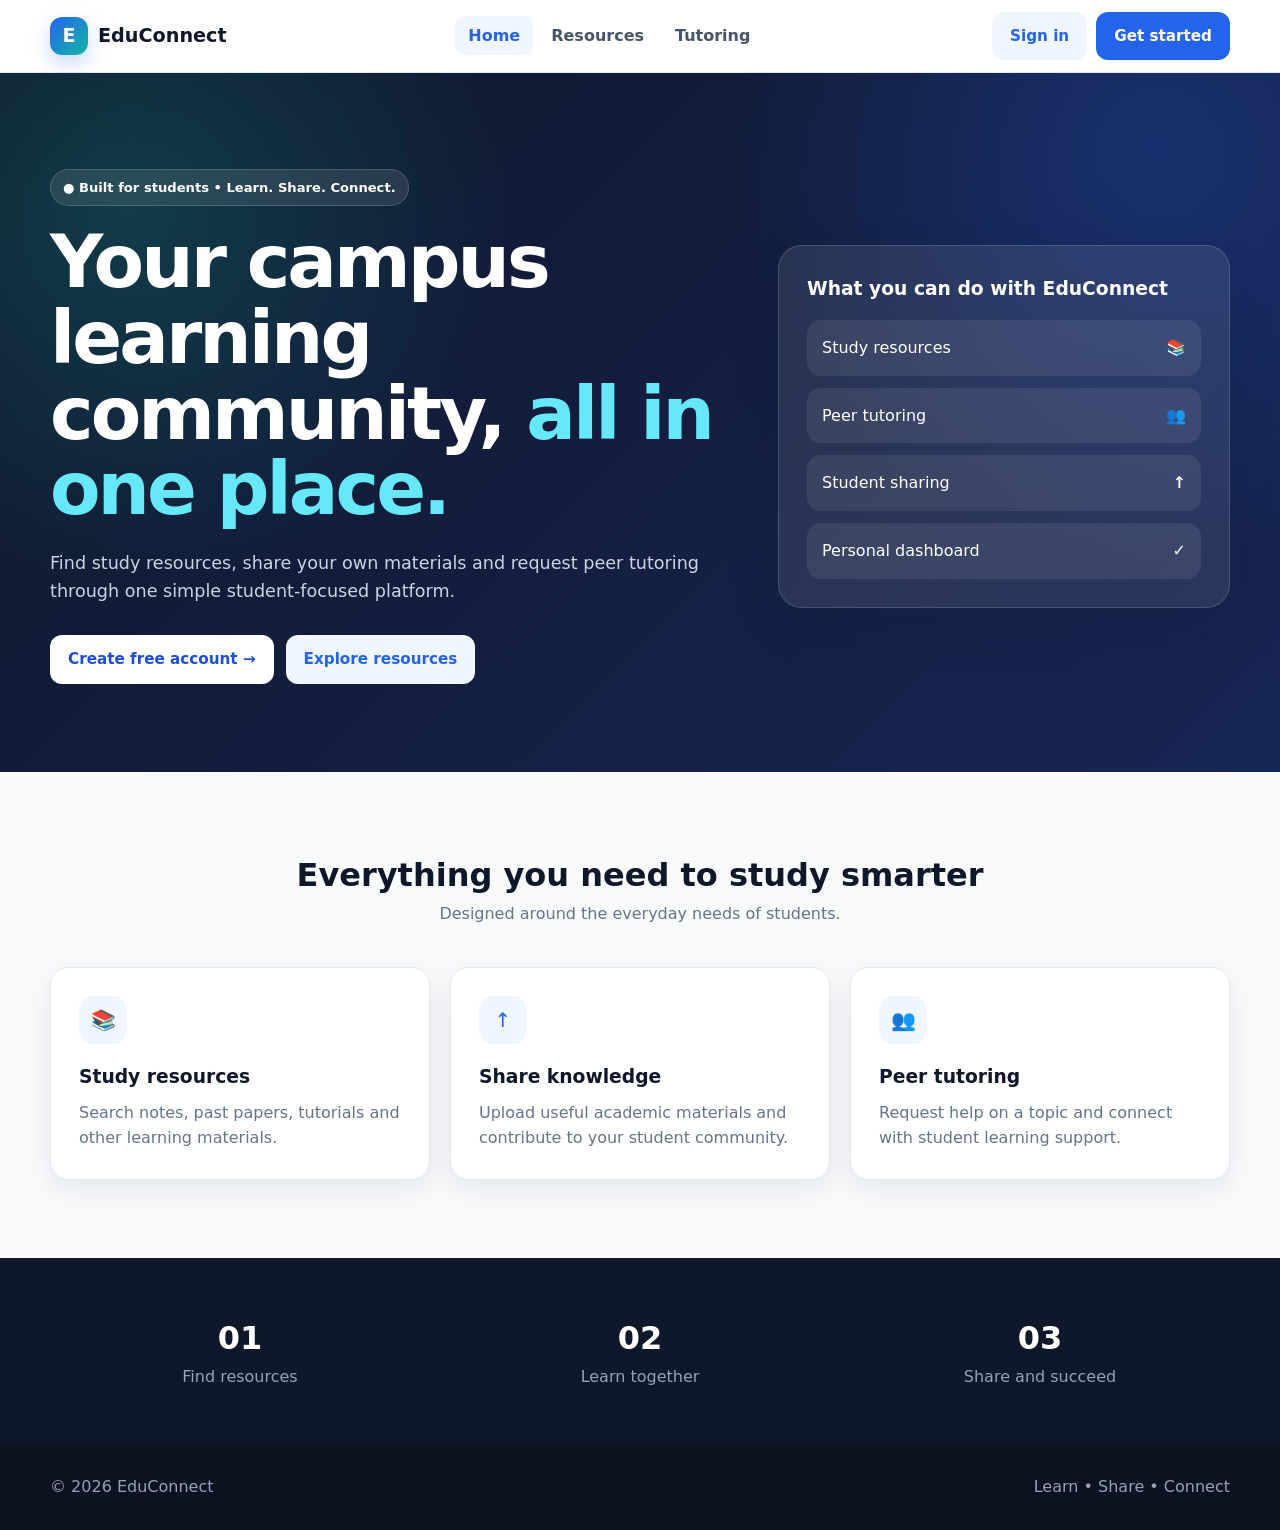
==== index.html @ fc398692 "Initial commit" ====
<!doctype html><html lang="en"><head><meta charset="UTF-8"><meta name="viewport" content="width=device-width,initial-scale=1"><title>EduConnect | Student Learning Hub</title><link rel="stylesheet" href="style.css"></head>
<body><header class="site-header"><div class="container nav"><a class="logo" href="index.html"><span class="logo-mark">E</span>EduConnect</a><ul class="nav-links"><li><a class="active" href="index.html">Home</a></li><li><a href="resources.php">Resources</a></li><li><a href="tutoring.php">Tutoring</a></li></ul><div class="nav-actions"><a class="btn btn-soft" href="login.html">Sign in</a><a class="btn btn-primary" href="register.html">Get started</a></div></div></header>
<main><section class="hero"><div class="container hero-grid"><div><div class="eyebrow">● Built for students • Learn. Share. Connect.</div><h1>Your campus learning community, <span>all in one place.</span></h1><p>Find study resources, share your own materials and request peer tutoring through one simple student-focused platform.</p><div class="hero-actions"><a class="btn btn-primary" href="register.html">Create free account →</a><a class="btn btn-soft" href="resources.php">Explore resources</a></div></div><div class="hero-card"><h3>What you can do with EduConnect</h3><div class="stat-list"><div class="stat-item"><span>Study resources</span><strong>📚</strong></div><div class="stat-item"><span>Peer tutoring</span><strong>👥</strong></div><div class="stat-item"><span>Student sharing</span><strong>↑</strong></div><div class="stat-item"><span>Personal dashboard</span><strong>✓</strong></div></div></div></div></section>
<section class="section"><div class="container"><div class="section-head"><h2>Everything you need to study smarter</h2><p>Designed around the everyday needs of students.</p></div><div class="features"><article class="feature-card"><div class="icon-box">📚</div><h3>Study resources</h3><p>Search notes, past papers, tutorials and other learning materials.</p></article><article class="feature-card"><div class="icon-box">↑</div><h3>Share knowledge</h3><p>Upload useful academic materials and contribute to your student community.</p></article><article class="feature-card"><div class="icon-box">👥</div><h3>Peer tutoring</h3><p>Request help on a topic and connect with student learning support.</p></article></div></div></section>
<section class="info-band"><div class="container info-grid"><div><strong>01</strong><span>Find resources</span></div><div><strong>02</strong><span>Learn together</span></div><div><strong>03</strong><span>Share and succeed</span></div></div></section></main><footer class="site-footer"><div class="container footer-inner"><span>© 2026 EduConnect</span><span>Learn • Share • Connect</span></div></footer></body></html>
---- style.css ----
:root{--primary:#2563eb;--primary-dark:#1d4ed8;--accent:#14b8a6;--ink:#0f172a;--muted:#64748b;--bg:#f8fafc;--surface:#fff;--border:#e2e8f0;--success:#16a34a;--danger:#dc2626;--shadow:0 10px 30px rgba(15,23,42,.08);--shadow-lg:0 20px 50px rgba(15,23,42,.12);--radius:18px}
*{box-sizing:border-box;margin:0;padding:0}html{scroll-behavior:smooth}body{font-family:Inter,system-ui,-apple-system,"Segoe UI",Roboto,Arial,sans-serif;color:var(--ink);background:var(--bg);line-height:1.6}a{color:var(--primary);text-decoration:none}.container{width:min(1180px,calc(100% - 40px));margin:auto}
.site-header{position:sticky;top:0;z-index:1000;background:rgba(255,255,255,.95);backdrop-filter:blur(14px);border-bottom:1px solid var(--border)}.nav{min-height:72px;display:flex;align-items:center;justify-content:space-between;gap:18px}.logo{display:flex;align-items:center;gap:10px;color:var(--ink);font-weight:800;font-size:1.2rem}.logo-mark{width:38px;height:38px;border-radius:12px;display:grid;place-items:center;color:#fff;background:linear-gradient(135deg,var(--primary),var(--accent));box-shadow:0 8px 20px rgba(37,99,235,.25)}
.nav-links{display:flex;align-items:center;gap:5px;list-style:none}.nav-links a{color:#475569;font-weight:650;padding:10px 13px;border-radius:10px}.nav-links a:hover,.nav-links a.active{color:var(--primary);background:#eff6ff}.nav-actions{display:flex;align-items:center;gap:9px}
.btn{display:inline-flex;align-items:center;justify-content:center;gap:8px;border:0;border-radius:12px;padding:12px 18px;font-weight:750;cursor:pointer;transition:.2s;font-size:.95rem}.btn:hover{transform:translateY(-1px);box-shadow:0 10px 22px rgba(15,23,42,.12)}.btn-primary{background:var(--primary);color:#fff}.btn-primary:hover{background:var(--primary-dark);color:#fff}.btn-soft{background:#eff6ff;color:var(--primary)}.btn-danger{background:#fee2e2;color:#b91c1c}.btn-block{width:100%}
.hero{padding:96px 0 88px;background:radial-gradient(circle at 10% 20%,rgba(20,184,166,.22),transparent 30%),radial-gradient(circle at 90% 10%,rgba(37,99,235,.25),transparent 32%),linear-gradient(135deg,#0f172a,#172554);color:#fff}.hero-grid{display:grid;grid-template-columns:1.2fr .8fr;gap:50px;align-items:center}.eyebrow{display:inline-flex;padding:7px 12px;border-radius:999px;background:rgba(255,255,255,.1);border:1px solid rgba(255,255,255,.16);font-size:.82rem;font-weight:700;margin-bottom:18px}.hero h1{font-size:clamp(2.5rem,6vw,4.6rem);line-height:1.03;letter-spacing:-.04em}.hero h1 span{color:#67e8f9}.hero p{max-width:650px;color:#cbd5e1;font-size:1.1rem;margin:22px 0 30px}.hero-actions{display:flex;gap:12px;flex-wrap:wrap}.hero .btn-primary{background:#fff;color:#1d4ed8}.hero-card{background:rgba(255,255,255,.09);border:1px solid rgba(255,255,255,.15);border-radius:24px;padding:28px;box-shadow:var(--shadow-lg)}.stat-list{display:grid;gap:12px;margin-top:16px}.stat-item{display:flex;justify-content:space-between;padding:15px;border-radius:14px;background:rgba(255,255,255,.08)}
.section{padding:78px 0}.section-head{text-align:center;max-width:720px;margin:0 auto 40px}.section-head h2{font-size:2rem}.section-head p,.feature-card p,.page-title p,.dashboard-hero p{color:var(--muted)}.features,.resource-grid{display:grid;grid-template-columns:repeat(3,1fr);gap:20px}.feature-card,.resource-card,.dashboard-card,.form-card{background:var(--surface);border:1px solid var(--border);border-radius:var(--radius);box-shadow:var(--shadow)}.feature-card{padding:28px;transition:.2s}.feature-card:hover,.resource-card:hover{transform:translateY(-3px);box-shadow:var(--shadow-lg)}.icon-box{width:48px;height:48px;border-radius:14px;display:grid;place-items:center;background:#eff6ff;color:var(--primary);font-size:1.25rem;margin-bottom:18px}.feature-card h3{margin-bottom:8px}
.info-band{background:#0f172a;color:#fff;padding:55px 0}.info-grid{display:grid;grid-template-columns:repeat(3,1fr);gap:20px;text-align:center}.info-grid strong{display:block;font-size:2rem}.info-grid span{color:#94a3b8}.site-footer{background:#0b1220;color:#94a3b8;padding:30px 0}.footer-inner{display:flex;justify-content:space-between;gap:20px}
.page{padding:48px 0 80px}.page-title{margin-bottom:26px}.page-title h1{font-size:2.2rem}.search-bar{display:flex;gap:10px;margin:22px 0 30px}.search-bar input{flex:1}
input,select,textarea{width:100%;border:1px solid var(--border);background:#fff;border-radius:12px;padding:12px 14px;font:inherit;color:var(--ink);outline:none;transition:.2s}input:focus,select:focus,textarea:focus{border-color:#93c5fd;box-shadow:0 0 0 4px #dbeafe}textarea{resize:vertical}label{display:block;font-weight:700;font-size:.9rem;margin-bottom:7px}.form-group{margin-bottom:18px}.form-row{display:grid;grid-template-columns:1fr 1fr;gap:16px}.help{font-size:.82rem;color:var(--muted);margin-top:5px}
.form-wrap{min-height:calc(100vh - 72px);display:grid;place-items:center;padding:45px 20px}.form-card{width:min(650px,100%);padding:34px}.form-card.narrow{width:min(470px,100%)}.form-header{text-align:center;margin-bottom:25px}.form-header h1{font-size:1.8rem}.form-header p{color:var(--muted);margin-top:5px}.form-footer{text-align:center;margin-top:18px;color:var(--muted);font-size:.92rem}.alert{padding:13px 15px;border-radius:12px;margin-bottom:18px;font-weight:600}.alert-success{background:#dcfce7;color:#166534}.alert-danger{background:#fee2e2;color:#991b1b}.notice{padding:15px;border-radius:14px;background:#f8fafc;border:1px solid var(--border);color:var(--muted);margin-bottom:20px}
.resource-card{padding:22px;display:flex;flex-direction:column;min-height:285px;transition:.2s}.resource-card h3{font-size:1.1rem;margin:12px 0 8px}.resource-card p{color:var(--muted);font-size:.92rem}.resource-meta{display:flex;justify-content:space-between;gap:10px;color:var(--muted);font-size:.82rem;margin:15px 0}.badge{display:inline-flex;width:max-content;padding:5px 10px;border-radius:999px;background:#eff6ff;color:var(--primary);font-size:.75rem;font-weight:800;text-transform:capitalize}.empty{padding:45px;text-align:center;border:1px dashed #cbd5e1;border-radius:18px;color:var(--muted);background:#fff}
.dashboard-hero{padding:42px 0 25px}.dashboard-hero h1{font-size:2.3rem}.dashboard-stats{display:grid;grid-template-columns:repeat(3,1fr);gap:18px;margin-bottom:28px}.dashboard-card{padding:24px}.dashboard-card .number{font-size:2.2rem;font-weight:800;margin:6px 0}.dashboard-card small{color:var(--muted)}.dashboard-section{margin-top:28px}.dashboard-section h2{margin-bottom:15px}.table-wrap{overflow:auto;background:#fff;border:1px solid var(--border);border-radius:18px}table{width:100%;border-collapse:collapse;min-width:650px}th,td{text-align:left;padding:14px 16px;border-bottom:1px solid var(--border)}th{font-size:.82rem;color:var(--muted);text-transform:uppercase;background:#f8fafc}
@media(max-width:900px){.hero-grid{grid-template-columns:1fr}.features,.resource-grid,.dashboard-stats{grid-template-columns:1fr 1fr}.nav-links{display:none}}
@media(max-width:620px){.container{width:calc(100% - 28px)}.hero{padding:70px 0}.section{padding:55px 0}.features,.resource-grid,.dashboard-stats,.form-row,.info-grid{grid-template-columns:1fr}.search-bar{flex-direction:column}.form-card{padding:24px}.footer-inner{flex-direction:column;text-align:center}}
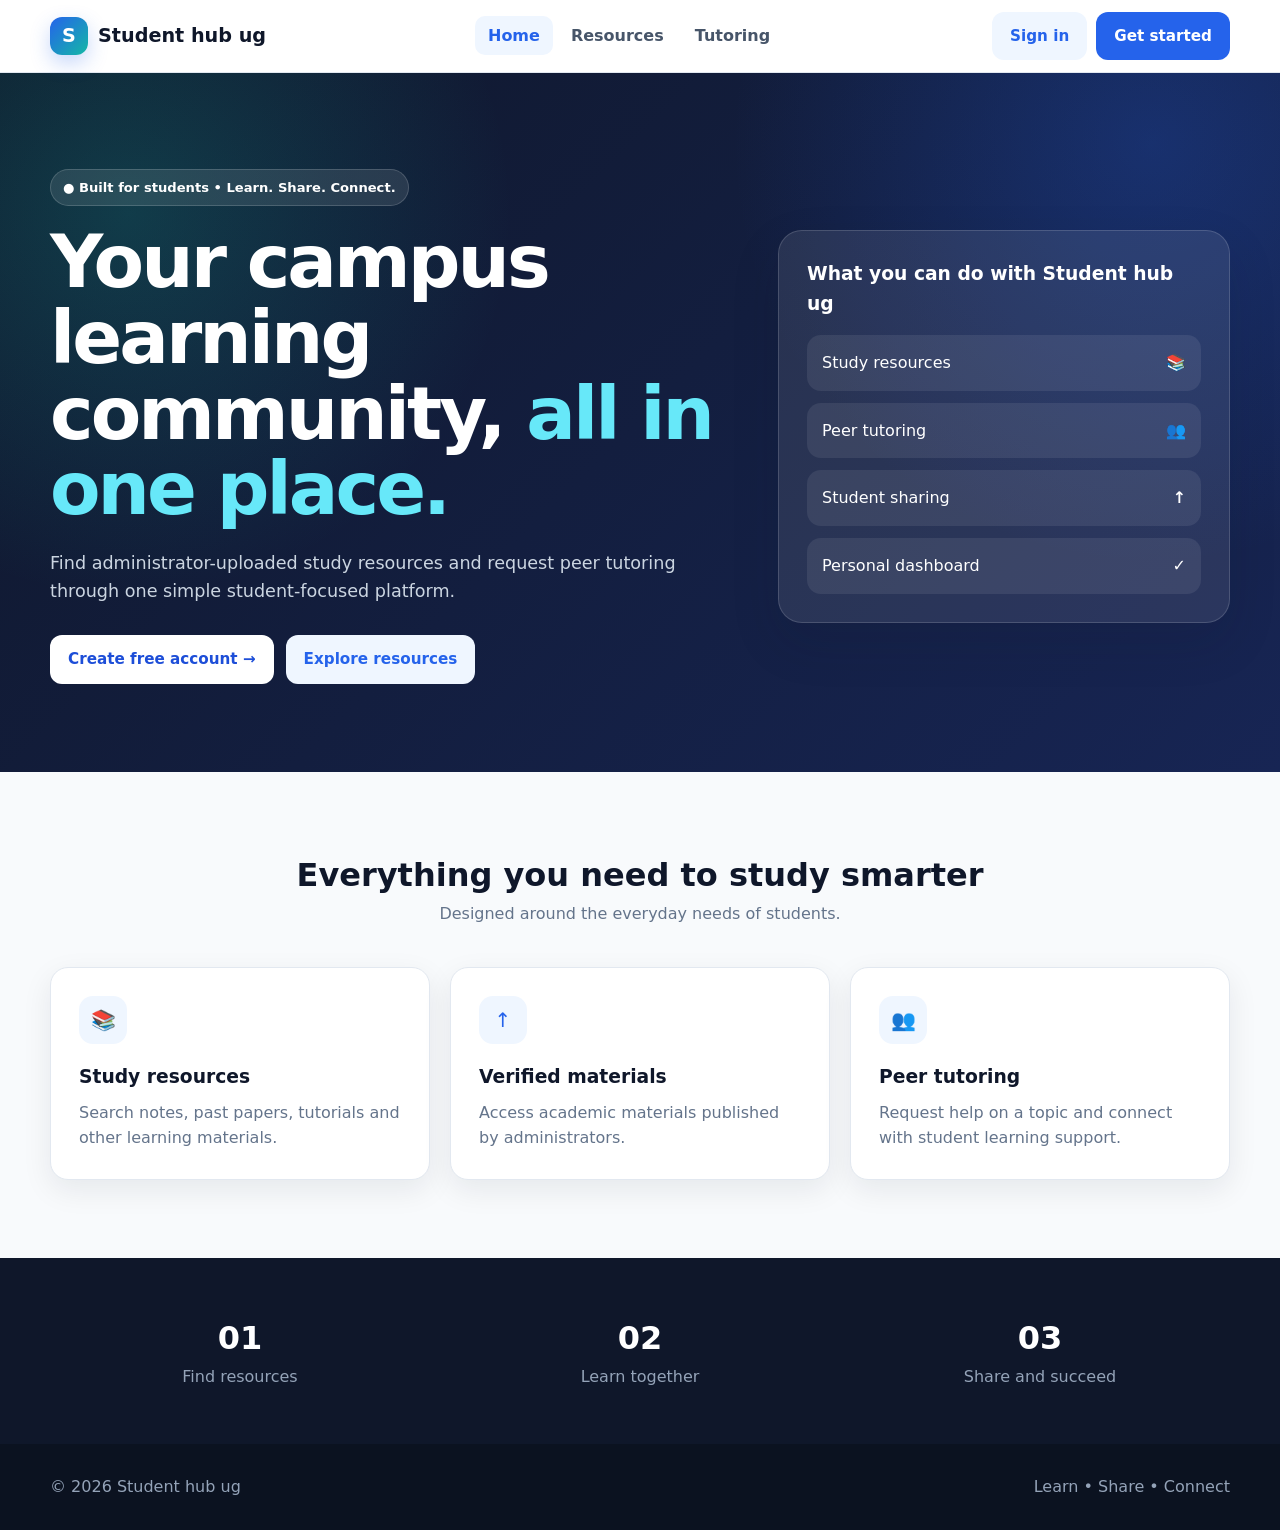
==== commit 4607af6b: "commit 1a2b3c4d5e6f7g8h9i0j" ====
--- a/index.html
+++ b/index.html
@@ -1,5 +1,7 @@
-<!doctype html><html lang="en"><head><meta charset="UTF-8"><meta name="viewport" content="width=device-width,initial-scale=1"><title>EduConnect | Student Learning Hub</title><link rel="stylesheet" href="style.css"></head>
-<body><header class="site-header"><div class="container nav"><a class="logo" href="index.html"><span class="logo-mark">E</span>EduConnect</a><ul class="nav-links"><li><a class="active" href="index.html">Home</a></li><li><a href="resources.php">Resources</a></li><li><a href="tutoring.php">Tutoring</a></li></ul><div class="nav-actions"><a class="btn btn-soft" href="login.html">Sign in</a><a class="btn btn-primary" href="register.html">Get started</a></div></div></header>
-<main><section class="hero"><div class="container hero-grid"><div><div class="eyebrow">● Built for students • Learn. Share. Connect.</div><h1>Your campus learning community, <span>all in one place.</span></h1><p>Find study resources, share your own materials and request peer tutoring through one simple student-focused platform.</p><div class="hero-actions"><a class="btn btn-primary" href="register.html">Create free account →</a><a class="btn btn-soft" href="resources.php">Explore resources</a></div></div><div class="hero-card"><h3>What you can do with EduConnect</h3><div class="stat-list"><div class="stat-item"><span>Study resources</span><strong>📚</strong></div><div class="stat-item"><span>Peer tutoring</span><strong>👥</strong></div><div class="stat-item"><span>Student sharing</span><strong>↑</strong></div><div class="stat-item"><span>Personal dashboard</span><strong>✓</strong></div></div></div></div></section>
-<section class="section"><div class="container"><div class="section-head"><h2>Everything you need to study smarter</h2><p>Designed around the everyday needs of students.</p></div><div class="features"><article class="feature-card"><div class="icon-box">📚</div><h3>Study resources</h3><p>Search notes, past papers, tutorials and other learning materials.</p></article><article class="feature-card"><div class="icon-box">↑</div><h3>Share knowledge</h3><p>Upload useful academic materials and contribute to your student community.</p></article><article class="feature-card"><div class="icon-box">👥</div><h3>Peer tutoring</h3><p>Request help on a topic and connect with student learning support.</p></article></div></div></section>
-<section class="info-band"><div class="container info-grid"><div><strong>01</strong><span>Find resources</span></div><div><strong>02</strong><span>Learn together</span></div><div><strong>03</strong><span>Share and succeed</span></div></div></section></main><footer class="site-footer"><div class="container footer-inner"><span>© 2026 EduConnect</span><span>Learn • Share • Connect</span></div></footer></body></html>
+<!doctype html><html lang="en"><head><meta charset="UTF-8"><meta name="viewport" content="width=device-width,initial-scale=1"><title>Student hub ug | Student Learning Hub</title><link rel="stylesheet" href="style.css"></head>
+<body><header class="site-header"><div class="container nav"><a class="logo" href="index.html"><span class="logo-mark">S</span>Student hub ug</a><ul class="nav-links"><li><a class="active" href="index.html">Home</a></li><li><a href="resources.php">Resources</a></li><li><a href="tutoring.php">Tutoring</a></li></ul><div class="nav-actions"><a class="btn btn-soft" href="login.html">Sign in</a><a class="btn btn-primary" href="register.html">Get started</a></div></div></header>
+<main><section class="hero"><div class="container hero-grid"><div><div class="eyebrow">● Built for students • Learn. Share. Connect.</div><h1>Your campus learning community, <span>all in one place.</span></h1><p>Find administrator-uploaded study resources and request peer tutoring through one simple student-focused platform.</p><div class="hero-actions"><a class="btn btn-primary" href="register.html">Create free account →</a><a class="btn btn-soft" href="resources.php">Explore resources</a></div></div><div class="hero-card"><h3>What you can do with Student hub ug</h3><div class="stat-list"><div class="stat-item"><span>Study resources</span><strong>📚</strong></div><div class="stat-item"><span>Peer tutoring</span><strong>👥</strong></div><div class="stat-item"><span>Student sharing</span><strong>↑</strong></div><div class="stat-item"><span>Personal dashboard</span><strong>✓</strong></div></div></div></div></section>
+<section class="section"><div class="container"><div class="section-head"><h2>Everything you need to study smarter</h2><p>Designed around the everyday needs of students.</p></div><div class="features"><article class="feature-card"><div class="icon-box">📚</div><h3>Study resources</h3><p>Search notes, past papers, tutorials and other learning materials.</p></article><article class="feature-card"><div class="icon-box">↑</div><h3>Verified materials</h3><p>Access academic materials published by administrators.</p></article><article class="feature-card"><div class="icon-box">👥</div><h3>Peer tutoring</h3><p>Request help on a topic and connect with student learning support.</p></article></div></div></section>
+<section class="info-band"><div class="container info-grid"><div><strong>01</strong><span>Find resources</span></div><div><strong>02</strong><span>Learn together</span></div><div><strong>03</strong><span>Share and succeed</span></div></div></section></main><footer class="site-footer"><div class="container footer-inner"><span>© 2026 Student hub ug</span><span>Learn • Share • Connect</span></div></footer></body></html>
+
+
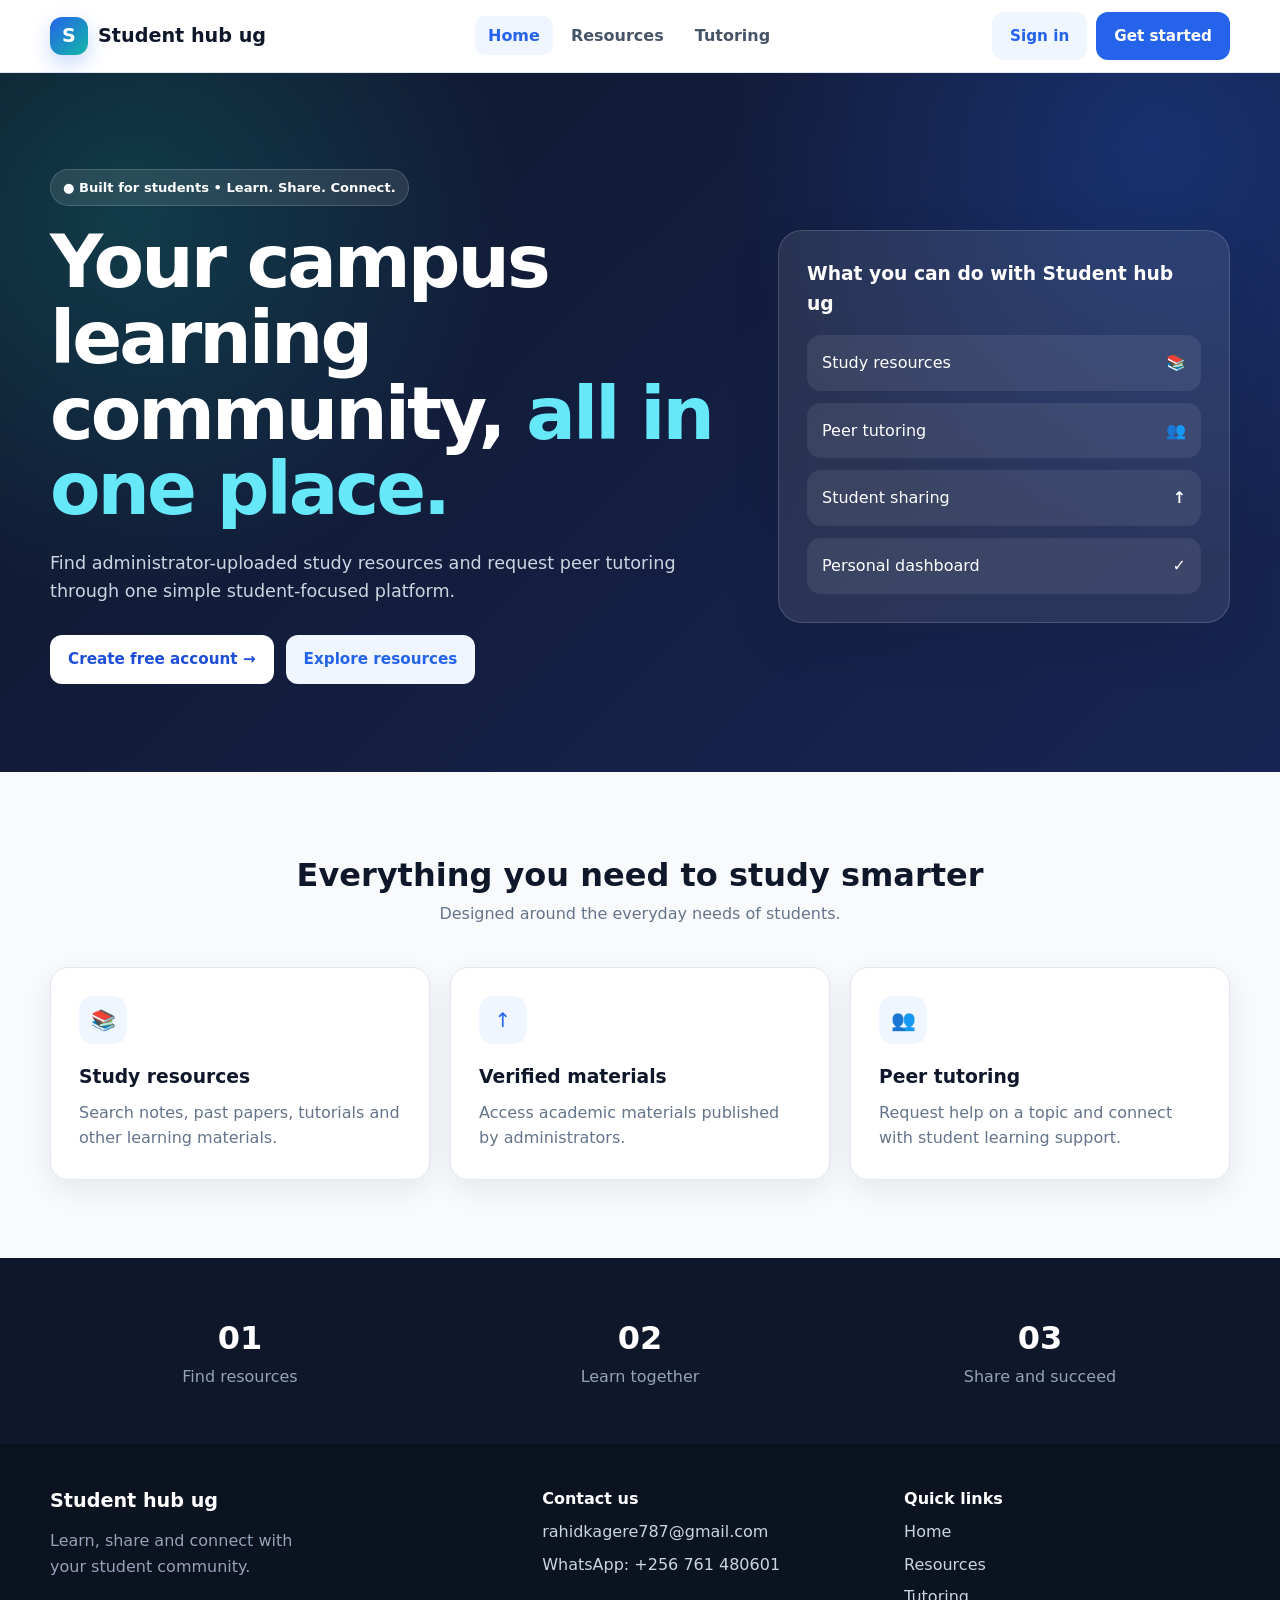
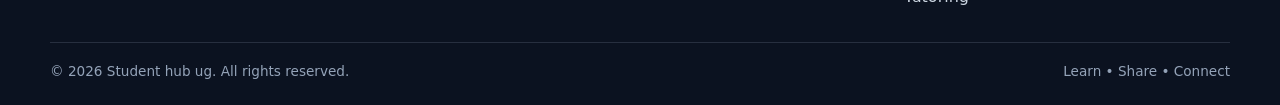
==== commit 1883f7ca: "Describe your changes here" ====
--- a/index.html
+++ b/index.html
@@ -2,6 +2,6 @@
 <body><header class="site-header"><div class="container nav"><a class="logo" href="index.html"><span class="logo-mark">S</span>Student hub ug</a><ul class="nav-links"><li><a class="active" href="index.html">Home</a></li><li><a href="resources.php">Resources</a></li><li><a href="tutoring.php">Tutoring</a></li></ul><div class="nav-actions"><a class="btn btn-soft" href="login.html">Sign in</a><a class="btn btn-primary" href="register.html">Get started</a></div></div></header>
 <main><section class="hero"><div class="container hero-grid"><div><div class="eyebrow">● Built for students • Learn. Share. Connect.</div><h1>Your campus learning community, <span>all in one place.</span></h1><p>Find administrator-uploaded study resources and request peer tutoring through one simple student-focused platform.</p><div class="hero-actions"><a class="btn btn-primary" href="register.html">Create free account →</a><a class="btn btn-soft" href="resources.php">Explore resources</a></div></div><div class="hero-card"><h3>What you can do with Student hub ug</h3><div class="stat-list"><div class="stat-item"><span>Study resources</span><strong>📚</strong></div><div class="stat-item"><span>Peer tutoring</span><strong>👥</strong></div><div class="stat-item"><span>Student sharing</span><strong>↑</strong></div><div class="stat-item"><span>Personal dashboard</span><strong>✓</strong></div></div></div></div></section>
 <section class="section"><div class="container"><div class="section-head"><h2>Everything you need to study smarter</h2><p>Designed around the everyday needs of students.</p></div><div class="features"><article class="feature-card"><div class="icon-box">📚</div><h3>Study resources</h3><p>Search notes, past papers, tutorials and other learning materials.</p></article><article class="feature-card"><div class="icon-box">↑</div><h3>Verified materials</h3><p>Access academic materials published by administrators.</p></article><article class="feature-card"><div class="icon-box">👥</div><h3>Peer tutoring</h3><p>Request help on a topic and connect with student learning support.</p></article></div></div></section>
-<section class="info-band"><div class="container info-grid"><div><strong>01</strong><span>Find resources</span></div><div><strong>02</strong><span>Learn together</span></div><div><strong>03</strong><span>Share and succeed</span></div></div></section></main><footer class="site-footer"><div class="container footer-inner"><span>© 2026 Student hub ug</span><span>Learn • Share • Connect</span></div></footer></body></html>
+<section class="info-band"><div class="container info-grid"><div><strong>01</strong><span>Find resources</span></div><div><strong>02</strong><span>Learn together</span></div><div><strong>03</strong><span>Share and succeed</span></div></div></section></main><footer class="site-footer"><div class="container footer-inner"><span>© 2026 Student hub ug</span><span>Learn • Share • Connect</span></div></footer><script src="script.js"></script></body></html>
 
 
--- a/style.css
+++ b/style.css
@@ -5,11 +5,11 @@
 .btn{display:inline-flex;align-items:center;justify-content:center;gap:8px;border:0;border-radius:12px;padding:12px 18px;font-weight:750;cursor:pointer;transition:.2s;font-size:.95rem}.btn:hover{transform:translateY(-1px);box-shadow:0 10px 22px rgba(15,23,42,.12)}.btn-primary{background:var(--primary);color:#fff}.btn-primary:hover{background:var(--primary-dark);color:#fff}.btn-soft{background:#eff6ff;color:var(--primary)}.btn-danger{background:#fee2e2;color:#b91c1c}.btn-block{width:100%}
 .hero{padding:96px 0 88px;background:radial-gradient(circle at 10% 20%,rgba(20,184,166,.22),transparent 30%),radial-gradient(circle at 90% 10%,rgba(37,99,235,.25),transparent 32%),linear-gradient(135deg,#0f172a,#172554);color:#fff}.hero-grid{display:grid;grid-template-columns:1.2fr .8fr;gap:50px;align-items:center}.eyebrow{display:inline-flex;padding:7px 12px;border-radius:999px;background:rgba(255,255,255,.1);border:1px solid rgba(255,255,255,.16);font-size:.82rem;font-weight:700;margin-bottom:18px}.hero h1{font-size:clamp(2.5rem,6vw,4.6rem);line-height:1.03;letter-spacing:-.04em}.hero h1 span{color:#67e8f9}.hero p{max-width:650px;color:#cbd5e1;font-size:1.1rem;margin:22px 0 30px}.hero-actions{display:flex;gap:12px;flex-wrap:wrap}.hero .btn-primary{background:#fff;color:#1d4ed8}.hero-card{background:rgba(255,255,255,.09);border:1px solid rgba(255,255,255,.15);border-radius:24px;padding:28px;box-shadow:var(--shadow-lg)}.stat-list{display:grid;gap:12px;margin-top:16px}.stat-item{display:flex;justify-content:space-between;padding:15px;border-radius:14px;background:rgba(255,255,255,.08)}
 .section{padding:78px 0}.section-head{text-align:center;max-width:720px;margin:0 auto 40px}.section-head h2{font-size:2rem}.section-head p,.feature-card p,.page-title p,.dashboard-hero p{color:var(--muted)}.features,.resource-grid{display:grid;grid-template-columns:repeat(3,1fr);gap:20px}.feature-card,.resource-card,.dashboard-card,.form-card{background:var(--surface);border:1px solid var(--border);border-radius:var(--radius);box-shadow:var(--shadow)}.feature-card{padding:28px;transition:.2s}.feature-card:hover,.resource-card:hover{transform:translateY(-3px);box-shadow:var(--shadow-lg)}.icon-box{width:48px;height:48px;border-radius:14px;display:grid;place-items:center;background:#eff6ff;color:var(--primary);font-size:1.25rem;margin-bottom:18px}.feature-card h3{margin-bottom:8px}
-.info-band{background:#0f172a;color:#fff;padding:55px 0}.info-grid{display:grid;grid-template-columns:repeat(3,1fr);gap:20px;text-align:center}.info-grid strong{display:block;font-size:2rem}.info-grid span{color:#94a3b8}.site-footer{background:#0b1220;color:#94a3b8;padding:30px 0}.footer-inner{display:flex;justify-content:space-between;gap:20px}
+.info-band{background:#0f172a;color:#fff;padding:55px 0}.info-grid{display:grid;grid-template-columns:repeat(3,1fr);gap:20px;text-align:center}.info-grid strong{display:block;font-size:2rem}.info-grid span{color:#94a3b8}.site-footer{background:#0b1220;color:#94a3b8;padding:42px 0 22px}.footer-grid{display:grid;grid-template-columns:1.4fr 1fr 1fr;gap:36px}.footer-grid>div{display:flex;flex-direction:column;gap:7px}.footer-grid strong{color:#fff;font-size:1rem}.footer-brand{font-size:1.2rem!important}.footer-grid p{max-width:280px;margin-top:4px}.footer-grid a{color:#cbd5e1;width:max-content}.footer-grid a:hover{color:#67e8f9}.footer-bottom{display:flex;justify-content:space-between;gap:20px;border-top:1px solid rgba(148,163,184,.2);margin-top:32px;padding-top:18px;font-size:.85rem}
 .page{padding:48px 0 80px}.page-title{margin-bottom:26px}.page-title h1{font-size:2.2rem}.search-bar{display:flex;gap:10px;margin:22px 0 30px}.search-bar input{flex:1}
 input,select,textarea{width:100%;border:1px solid var(--border);background:#fff;border-radius:12px;padding:12px 14px;font:inherit;color:var(--ink);outline:none;transition:.2s}input:focus,select:focus,textarea:focus{border-color:#93c5fd;box-shadow:0 0 0 4px #dbeafe}textarea{resize:vertical}label{display:block;font-weight:700;font-size:.9rem;margin-bottom:7px}.form-group{margin-bottom:18px}.form-row{display:grid;grid-template-columns:1fr 1fr;gap:16px}.help{font-size:.82rem;color:var(--muted);margin-top:5px}
 .form-wrap{min-height:calc(100vh - 72px);display:grid;place-items:center;padding:45px 20px}.form-card{width:min(650px,100%);padding:34px}.form-card.narrow{width:min(470px,100%)}.form-header{text-align:center;margin-bottom:25px}.form-header h1{font-size:1.8rem}.form-header p{color:var(--muted);margin-top:5px}.form-footer{text-align:center;margin-top:18px;color:var(--muted);font-size:.92rem}.alert{padding:13px 15px;border-radius:12px;margin-bottom:18px;font-weight:600}.alert-success{background:#dcfce7;color:#166534}.alert-danger{background:#fee2e2;color:#991b1b}.notice{padding:15px;border-radius:14px;background:#f8fafc;border:1px solid var(--border);color:var(--muted);margin-bottom:20px}
 .resource-card{padding:22px;display:flex;flex-direction:column;min-height:285px;transition:.2s}.resource-card h3{font-size:1.1rem;margin:12px 0 8px}.resource-card p{color:var(--muted);font-size:.92rem}.resource-meta{display:flex;justify-content:space-between;gap:10px;color:var(--muted);font-size:.82rem;margin:15px 0}.badge{display:inline-flex;width:max-content;padding:5px 10px;border-radius:999px;background:#eff6ff;color:var(--primary);font-size:.75rem;font-weight:800;text-transform:capitalize}.empty{padding:45px;text-align:center;border:1px dashed #cbd5e1;border-radius:18px;color:var(--muted);background:#fff}
 .dashboard-hero{padding:42px 0 25px}.dashboard-hero h1{font-size:2.3rem}.dashboard-stats{display:grid;grid-template-columns:repeat(3,1fr);gap:18px;margin-bottom:28px}.dashboard-card{padding:24px}.dashboard-card .number{font-size:2.2rem;font-weight:800;margin:6px 0}.dashboard-card small{color:var(--muted)}.dashboard-section{margin-top:28px}.dashboard-section h2{margin-bottom:15px}.table-wrap{overflow:auto;background:#fff;border:1px solid var(--border);border-radius:18px}table{width:100%;border-collapse:collapse;min-width:650px}th,td{text-align:left;padding:14px 16px;border-bottom:1px solid var(--border)}th{font-size:.82rem;color:var(--muted);text-transform:uppercase;background:#f8fafc}
 @media(max-width:900px){.hero-grid{grid-template-columns:1fr}.features,.resource-grid,.dashboard-stats{grid-template-columns:1fr 1fr}.nav-links{display:none}}
-@media(max-width:620px){.container{width:calc(100% - 28px)}.hero{padding:70px 0}.section{padding:55px 0}.features,.resource-grid,.dashboard-stats,.form-row,.info-grid{grid-template-columns:1fr}.search-bar{flex-direction:column}.form-card{padding:24px}.footer-inner{flex-direction:column;text-align:center}}
+@media(max-width:620px){.container{width:calc(100% - 28px)}.hero{padding:70px 0}.section{padding:55px 0}.features,.resource-grid,.dashboard-stats,.form-row,.info-grid,.footer-grid{grid-template-columns:1fr}.search-bar{flex-direction:column}.form-card{padding:24px}.footer-grid a{width:auto}.footer-bottom{flex-direction:column;text-align:center;gap:6px}}
